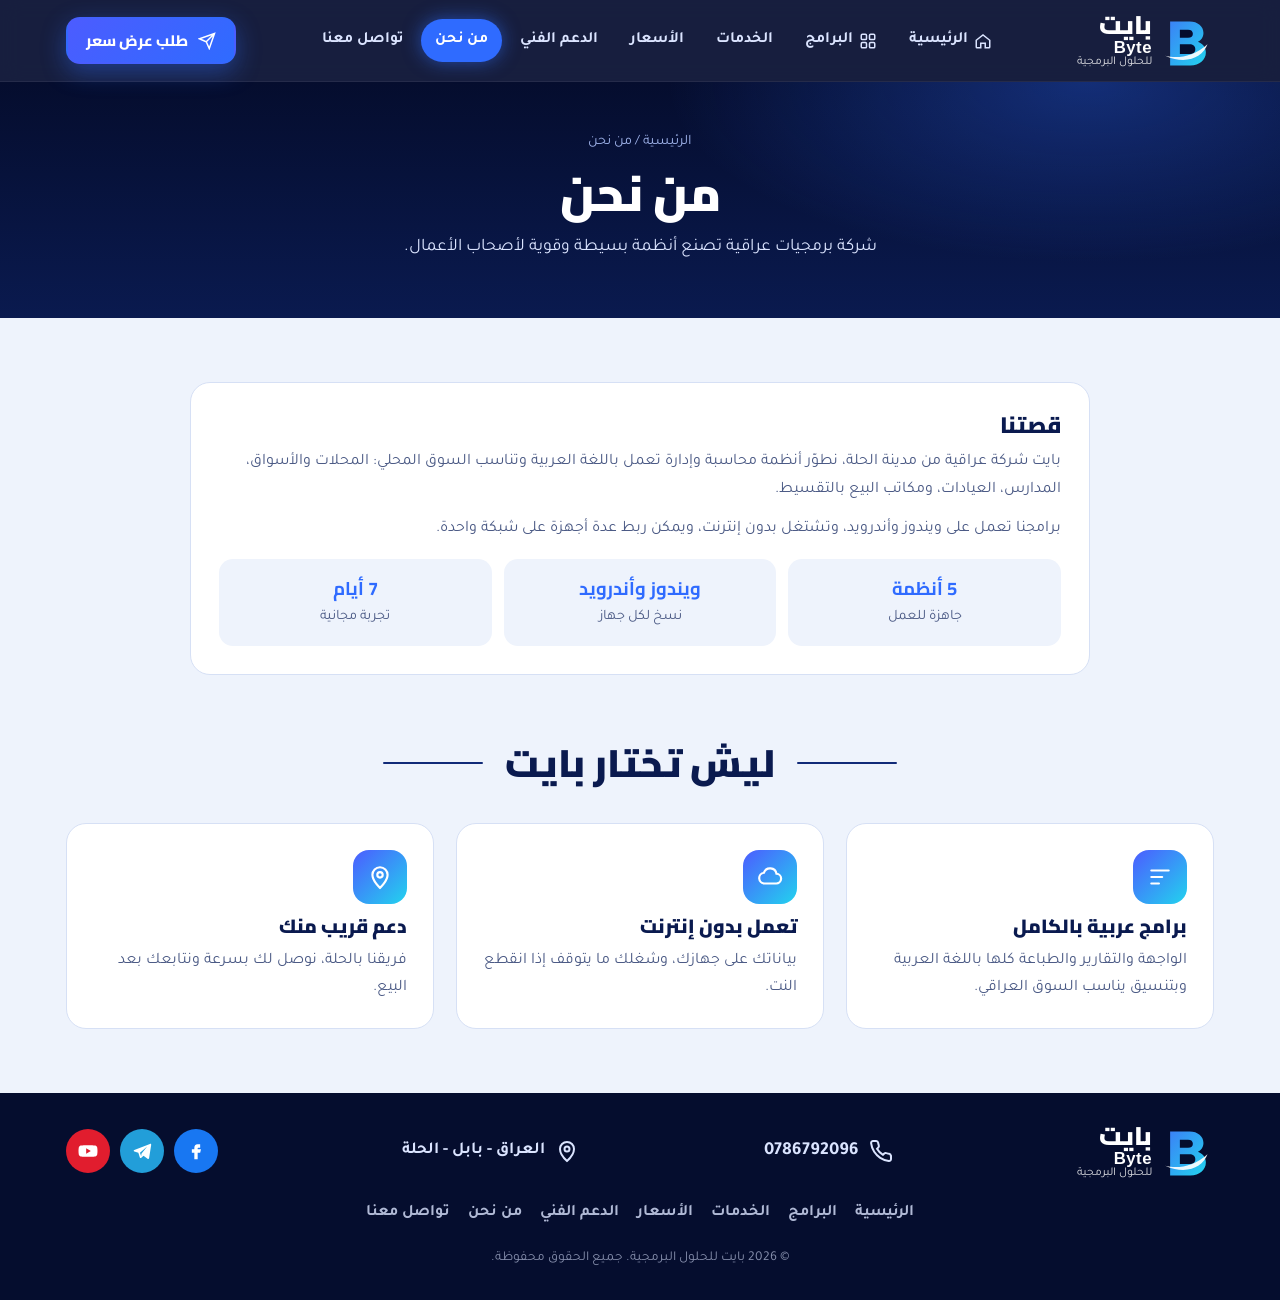
==== about.html @ 9b04ed1b "Add Byte website pages" ====
<!DOCTYPE html>
<html lang="ar" dir="rtl">
<head>
<meta charset="utf-8">
<meta name="viewport" content="width=device-width, initial-scale=1, viewport-fit=cover">
<title>من نحن | بايت</title>
<meta name="description" content="تعرف على شركة بايت للحلول البرمجية في الحلة - بابل.">
<link rel="preconnect" href="https://fonts.googleapis.com">
<link rel="stylesheet" href="https://fonts.googleapis.com/css2?family=Cairo:wght@400;600;700;800;900&family=Tajawal:wght@400;500;700&display=swap">
<link rel="stylesheet" href="style.css">
<style>body{margin:0}img{max-width:100%}[hidden]{display:none!important}</style>
</head>
<body>
<svg width="0" height="0" style="position:absolute" aria-hidden="true">
  <defs>
    <linearGradient id="gB" x1="0" y1="0" x2="1" y2="1"><stop offset="0" stop-color="#3b82f6"/><stop offset="1" stop-color="#22d3ee"/></linearGradient>
    <symbol id="logoB" viewBox="0 0 64 64"><path d="M10 8h24c10 0 17 6 17 14 0 5-3 9-7 11 6 2 10 7 10 13 0 9-8 16-19 16H10z" fill="url(#gB)"/><path d="M22 18h10c4 0 6 2 6 5s-2 5-6 5H22zM22 36h12c4 0 7 2 7 6s-3 6-7 6H22z" fill="#050d2e"/><path d="M4 50c14 4 34 2 52-14-6 16-26 26-52 14z" fill="#fff" opacity=".9"/></symbol>
    <symbol id="i-check" viewBox="0 0 24 24"><path d="M5 12.5l4.5 4.5L19 7.5" fill="none" stroke="currentColor" stroke-width="2.6" stroke-linecap="round" stroke-linejoin="round"/></symbol>
  </defs>
</svg>

<header class="top">
  <div class="wrap nav">
    <a href="index.html" class="logo" aria-label="بايت للحلول البرمجية"><svg width="52" height="52"><use href="#logoB"/></svg><span class="logo-txt"><b>بايت</b><i>Byte</i><small>للحلول البرمجية</small></span></a>
    <ul class="menu" id="menu">
      <li><a href="index.html"><svg width="18" height="18" viewBox="0 0 24 24" fill="none" stroke="currentColor" stroke-width="2"><path d="M3 11l9-7 9 7v9a1 1 0 0 1-1 1h-5v-6H9v6H4a1 1 0 0 1-1-1z"/></svg>الرئيسية</a></li>
      <li><a href="programs.html"><svg width="18" height="18" viewBox="0 0 24 24" fill="none" stroke="currentColor" stroke-width="2"><rect x="3" y="3" width="7" height="7" rx="1.5"/><rect x="14" y="3" width="7" height="7" rx="1.5"/><rect x="3" y="14" width="7" height="7" rx="1.5"/><rect x="14" y="14" width="7" height="7" rx="1.5"/></svg>البرامج</a></li>
      <li><a href="services.html">الخدمات</a></li>
      <li><a href="pricing.html">الأسعار</a></li>
      <li><a href="support.html">الدعم الفني</a></li>
      <li><a href="about.html" class="active" aria-current="page">من نحن</a></li>
      <li><a href="contact.html">تواصل معنا</a></li>
    </ul>
    <div style="display:flex;gap:10px;align-items:center">
      <a href="contact.html" class="btn btn-blue quote"><svg width="18" height="18" viewBox="0 0 24 24" fill="none" stroke="currentColor" stroke-width="2"><path d="M22 2L11 13M22 2l-7 20-4-9-9-4z"/></svg>طلب عرض سعر</a>
      <button class="burger" id="burger" aria-label="القائمة" aria-expanded="false"><svg width="24" height="24" viewBox="0 0 24 24" fill="none" stroke="currentColor" stroke-width="2.2" stroke-linecap="round"><path d="M4 7h16M4 12h16M4 17h16"/></svg></button>
    </div>
  </div>
</header>

<main>
<div class="page-hero"><div class="wrap">
  <div class="crumbs"><a href="index.html">الرئيسية</a> / من نحن</div>
  <h1>من نحن</h1><p>شركة برمجيات عراقية تصنع أنظمة بسيطة وقوية لأصحاب الأعمال.</p>
</div></div><section><div class="wrap">
<div class="box" style="max-width:900px;margin-inline:auto">
  <h3>قصتنا</h3>
  <p>بايت شركة عراقية من مدينة الحلة، نطوّر أنظمة محاسبة وإدارة تعمل باللغة العربية وتناسب السوق المحلي: المحلات والأسواق، المدارس، العيادات، ومكاتب البيع بالتقسيط.</p>
  <p>برامجنا تعمل على ويندوز وأندرويد، وتشتغل بدون إنترنت، ويمكن ربط عدة أجهزة على شبكة واحدة.</p>
  <div class="stats">
    <div><b>5 أنظمة</b><span>جاهزة للعمل</span></div>
    <div><b>ويندوز وأندرويد</b><span>نسخ لكل جهاز</span></div>
    <div><b>7 أيام</b><span>تجربة مجانية</span></div>
  </div>
</div></div></section>
<section style="padding-top:0"><div class="wrap"><div class="sec-head"><h2>ليش تختار بايت</h2></div><div class="cards"><div class="svc"><span class="ic"><svg width="26" height="26" viewBox="0 0 24 24" fill="none" stroke="currentColor" stroke-width="2" stroke-linecap="round"><path d="M4 6h16M4 12h10M4 18h7"/></svg></span><h3>برامج عربية بالكامل</h3><p>الواجهة والتقارير والطباعة كلها باللغة العربية وبتنسيق يناسب السوق العراقي.</p></div><div class="svc"><span class="ic"><svg width="26" height="26" viewBox="0 0 24 24" fill="none" stroke="currentColor" stroke-width="2" stroke-linecap="round"><path d="M7 18a5 5 0 0 1-.6-9.96A6 6 0 0 1 18 9a4.5 4.5 0 0 1-.5 9z"/></svg></span><h3>تعمل بدون إنترنت</h3><p>بياناتك على جهازك، وشغلك ما يتوقف إذا انقطع النت.</p></div><div class="svc"><span class="ic"><svg width="26" height="26" viewBox="0 0 24 24" fill="none" stroke="currentColor" stroke-width="2" stroke-linecap="round"><path d="M12 22s7-6.2 7-12a7 7 0 0 0-14 0c0 5.8 7 12 7 12z"/><circle cx="12" cy="10" r="2.5"/></svg></span><h3>دعم قريب منك</h3><p>فريقنا بالحلة، نوصل لك بسرعة ونتابعك بعد البيع.</p></div></div></div></section>
</main>

<footer>
  <div class="wrap">
    <div class="foot">
      <a href="index.html" class="logo"><svg width="52" height="52"><use href="#logoB"/></svg><span class="logo-txt"><b>بايت</b><i>Byte</i><small>للحلول البرمجية</small></span></a>
      <div class="item"><svg width="24" height="24" viewBox="0 0 24 24" fill="none" stroke="currentColor" stroke-width="2"><path d="M22 16.9v3a2 2 0 0 1-2.2 2 19.8 19.8 0 0 1-8.6-3.1 19.5 19.5 0 0 1-6-6A19.8 19.8 0 0 1 2.1 4.2 2 2 0 0 1 4.1 2h3a2 2 0 0 1 2 1.7c.1.9.4 1.8.7 2.7a2 2 0 0 1-.5 2.1L8 9.8a16 16 0 0 0 6 6l1.3-1.3a2 2 0 0 1 2.1-.4c.9.3 1.8.6 2.7.7a2 2 0 0 1 1.7 2z"/></svg><span class="num">0786792096</span></div>
      <div class="item"><svg width="24" height="24" viewBox="0 0 24 24" fill="none" stroke="currentColor" stroke-width="2"><path d="M12 22s7-6.2 7-12a7 7 0 0 0-14 0c0 5.8 7 12 7 12z"/><circle cx="12" cy="10" r="2.5"/></svg>العراق - بابل - الحلة</div>
      <div class="socials">
        <a href="https://facebook.com" target="_blank" rel="noopener" aria-label="فيسبوك" style="background:#1877f2"><svg width="20" height="20" viewBox="0 0 24 24" fill="currentColor"><path d="M14 8h3V4h-3c-2.8 0-4 1.8-4 4.3V10H7v4h3v8h4v-8h3l1-4h-4V8.6c0-.4.2-.6.6-.6z"/></svg></a>
        <a href="https://t.me" target="_blank" rel="noopener" aria-label="تيليجرام" style="background:#229ed9"><svg width="20" height="20" viewBox="0 0 24 24" fill="currentColor"><path d="M21.5 3.5L2.8 10.8c-1 .4-1 1.6.1 1.9l4.7 1.5 1.8 5.6c.3.8 1.2 1 1.8.4l2.6-2.4 4.9 3.6c.7.5 1.6.1 1.8-.7L23 4.8c.2-1-.6-1.7-1.5-1.3zM9.6 14.1l8.6-7.6-6.9 8.9-.3 3z"/></svg></a>
        <a href="https://youtube.com" target="_blank" rel="noopener" aria-label="يوتيوب" style="background:#e11d2e"><svg width="20" height="20" viewBox="0 0 24 24" fill="currentColor"><path d="M23 7.5a3 3 0 0 0-2.1-2.1C19 5 12 5 12 5s-7 0-8.9.4A3 3 0 0 0 1 7.5 31 31 0 0 0 .6 12 31 31 0 0 0 1 16.5a3 3 0 0 0 2.1 2.1C5 19 12 19 12 19s7 0 8.9-.4a3 3 0 0 0 2.1-2.1 31 31 0 0 0 .4-4.5 31 31 0 0 0-.4-4.5zM9.8 15.2V8.8l5.6 3.2z"/></svg></a>
      </div>
    </div>
    <nav class="fnav" aria-label="روابط سريعة"><a href="index.html">الرئيسية</a><a href="programs.html">البرامج</a><a href="services.html">الخدمات</a><a href="pricing.html">الأسعار</a><a href="support.html">الدعم الفني</a><a href="about.html">من نحن</a><a href="contact.html">تواصل معنا</a></nav>
    <div class="copyr">© 2026 بايت للحلول البرمجية. جميع الحقوق محفوظة.</div>
  </div>
</footer>
<script src="script.js"></script>
</body>
</html>
---- style.css ----
/* Layout: dark navy hero band → light program shelf → navy feature strip → trial banner → pricing → contact → navy footer. RTL, single deliberate look. */
:root{
  --navy-900:#050d2e; --navy-800:#0a1a4f; --navy-700:#112a78;
  --blue:#2f6bff; --blue-2:#4c5cff; --cyan:#22d3ee; --green:#22c55e; --gold:#fcd34d; --red:#e11d48;
  --paper:#eef3fc; --card:#ffffff; --ink:#0b1640; --muted:#4b5a85; --line:#d6e0f5;
  --display:"Cairo","Tajawal",system-ui,sans-serif; --body:"Tajawal","Cairo",system-ui,sans-serif;
  --gut-l:max(16px,env(safe-area-inset-left,0px)); --gut-r:max(16px,env(safe-area-inset-right,0px));
  color-scheme:light;
}
*{box-sizing:border-box}
html{scroll-behavior:smooth}
body{background:var(--paper);color:var(--ink);font-family:var(--body);font-size:16px;line-height:1.7;direction:rtl;overflow-x:hidden}
body::before{content:"";position:fixed;inset:0 0 auto;height:env(safe-area-inset-top,0px);z-index:60;background:var(--navy-900)}
a{color:inherit;text-decoration:none}
h1,h2,h3{font-family:var(--display);line-height:1.25;text-wrap:balance;margin:0}
.wrap{max-width:1180px;margin-inline:auto;padding-left:var(--gut-l);padding-right:var(--gut-r)}
:focus-visible{outline:3px solid var(--cyan);outline-offset:3px;border-radius:8px}
svg{flex-shrink:0}

/* buttons */
.btn{display:inline-flex;align-items:center;gap:10px;font-family:var(--display);font-weight:800;font-size:1.05rem;padding:12px 24px;border-radius:14px;border:2px solid transparent;cursor:pointer;transition:transform .2s,box-shadow .2s,background .2s}
.btn:hover{transform:translateY(-2px)}
.btn-blue{background:linear-gradient(135deg,var(--blue-2),var(--blue));color:#fff;box-shadow:0 8px 24px rgba(47,107,255,.4)}
.btn-green{background:linear-gradient(135deg,#16a34a,var(--green));color:#fff;border-color:#86efac;box-shadow:0 0 0 4px rgba(34,197,94,.18),0 10px 30px rgba(34,197,94,.45)}
.btn-ghost{background:transparent;color:#fff;border-color:rgba(255,255,255,.7)}
.btn-ghost:hover{background:rgba(255,255,255,.08)}

/* header */
header.top{position:sticky;top:env(safe-area-inset-top,0px);z-index:50;background:rgba(5,13,46,.92);backdrop-filter:blur(10px);border-bottom:1px solid rgba(255,255,255,.06)}
.nav{display:flex;align-items:center;justify-content:space-between;gap:16px;padding-block:12px}
.logo{display:flex;align-items:center;gap:10px;color:#fff}
.logo-txt{display:flex;flex-direction:column;line-height:1.05}
.logo-txt b{font-family:var(--display);font-size:1.6rem;font-weight:900}
.logo-txt i{font-style:normal;font-family:Arial,sans-serif;font-weight:700;font-size:1.05rem;letter-spacing:.5px}
.logo-txt small{font-size:.75rem;opacity:.85}
.menu{display:flex;align-items:center;gap:4px;list-style:none;margin:0;padding:0}
.menu a{display:inline-flex;align-items:center;gap:6px;color:#dbe4ff;font-weight:700;padding:8px 14px;border-radius:999px;font-size:.98rem;transition:background .2s,color .2s}
.menu a:hover{background:rgba(255,255,255,.08);color:#fff}
.menu a.active{background:var(--blue);color:#fff;box-shadow:0 0 18px rgba(47,107,255,.55)}
.quote{padding:9px 18px;font-size:.95rem}
.burger{display:none;background:none;border:1px solid rgba(255,255,255,.3);color:#fff;border-radius:10px;padding:8px;cursor:pointer}

/* hero */
.hero{position:relative;background:radial-gradient(1000px 500px at 85% 20%,rgba(47,107,255,.35),transparent 60%),radial-gradient(800px 500px at 10% 90%,rgba(34,211,238,.18),transparent 60%),linear-gradient(180deg,var(--navy-900),var(--navy-800));color:#fff;overflow:hidden}
.hero::after{content:"";position:absolute;inset:auto -10% -40% -10%;height:60%;background:repeating-linear-gradient(90deg,rgba(99,140,255,.08) 0 1px,transparent 1px 60px);transform:perspective(500px) rotateX(60deg);pointer-events:none}
.hero-grid{position:relative;z-index:1;display:grid;grid-template-columns:1.05fr 1fr;align-items:center;gap:40px;padding-block:56px 64px}
.hero h1{font-size:clamp(2.2rem,5vw,3.8rem);font-weight:900}
.hero h1 span{display:block;background:linear-gradient(90deg,#7dd3fc,var(--cyan));-webkit-background-clip:text;background-clip:text;color:transparent}
.hero p.lead{font-size:clamp(1.1rem,2vw,1.4rem);color:#dbe4ff;margin:14px 0 26px}
.perks{display:grid;grid-template-columns:repeat(4,1fr);gap:12px;margin-bottom:30px}
.perk{display:flex;flex-direction:column;align-items:center;gap:6px;text-align:center;font-weight:700;font-size:.95rem;color:#e6ecff}
.perk svg{color:#cfe0ff}
.cta-row{display:flex;flex-wrap:wrap;gap:14px;align-items:center}
.badge-wrap{position:relative}
.badge{position:absolute;top:-16px;left:50%;transform:translateX(-50%);background:var(--red);color:#fff;font-size:.8rem;font-weight:800;padding:2px 12px;border-radius:6px;white-space:nowrap;font-family:var(--display)}

/* device mockup */
.devices{position:relative;max-width:560px;width:100%;margin-inline:auto;aspect-ratio:1.35}
.laptop{position:absolute;inset:4% 8% 10% 0}
.screen{position:absolute;inset:0 4% 14% 4%;border-radius:16px 16px 4px 4px;background:#0a0f24;border:10px solid #1c2236;box-shadow:0 0 60px rgba(47,107,255,.55),inset 0 0 0 1px rgba(255,255,255,.05);overflow:hidden;display:grid;grid-template-columns:22% 1fr}
.side{background:#0e1636;padding:10px 8px;display:flex;flex-direction:column;gap:7px}
.side b{color:#fff;font-family:Arial,sans-serif;font-size:.8rem;margin-bottom:4px}
.side i{display:block;height:6px;border-radius:3px;background:#22305e}
.side i.on{background:var(--blue)}
.dash{padding:10px;display:grid;grid-template-columns:1.4fr 1fr;grid-template-rows:1.3fr 1fr;gap:8px}
.panel{background:#121c44;border-radius:8px;padding:8px;display:flex;align-items:flex-end;gap:5px}
.bar{flex:1;border-radius:3px 3px 0 0;background:linear-gradient(180deg,#60a5fa,var(--blue));animation:grow 1.2s ease-out both}
@keyframes grow{from{transform:scaleY(.1)}to{transform:scaleY(1)}}
.bar{transform-origin:bottom}
.pie{align-items:center;justify-content:center}
.pie div{width:70%;aspect-ratio:1;border-radius:50%;background:conic-gradient(#f472b6 0 35%,var(--cyan) 0 60%,#a78bfa 0 80%,#fbbf24 0)}
.tiles{grid-column:1/-1;display:grid;grid-template-columns:repeat(3,1fr);gap:8px}
.tile{background:#121c44;border-radius:8px;display:grid;place-items:center}
.tile span{width:34%;aspect-ratio:1;border-radius:8px;display:grid;place-items:center;color:#fff}
.base{position:absolute;inset:auto -2% 6% -2%;height:6%;border-radius:0 0 18px 18px;background:linear-gradient(180deg,#c7cfdf,#7a849a);box-shadow:0 20px 40px rgba(0,0,0,.5)}
.phone{position:absolute;left:0;bottom:4%;width:26%;aspect-ratio:.5;border-radius:20px;background:linear-gradient(160deg,#0f1d5a,#06102e);border:5px solid #1b2033;box-shadow:0 0 40px rgba(47,107,255,.6);display:flex;flex-direction:column;align-items:center;justify-content:center;gap:6px;color:#fff;text-align:center}
.phone small{font-size:.62rem;opacity:.8}
.float{animation:float 6s ease-in-out infinite}
@keyframes float{50%{transform:translateY(-10px)}}

/* section heads */
section{padding-block:64px}
.sec-head{display:flex;align-items:center;justify-content:center;gap:22px;margin-bottom:36px;text-align:center}
.sec-head::before,.sec-head::after{content:"";height:2px;width:min(100px,15vw);background:var(--navy-700);border-radius:2px}
.sec-head h2{font-size:clamp(1.7rem,3.5vw,2.4rem);font-weight:900;color:var(--navy-800)}
.sub{text-align:center;color:var(--muted);max-width:60ch;margin:-20px auto 36px}

/* programs */
.shelf{position:relative}
.track{display:grid;grid-auto-flow:column;grid-auto-columns:calc((100% - 3*22px)/4);gap:22px;overflow-x:auto;scroll-snap-type:x mandatory;padding:8px 4px 20px;scrollbar-width:none}
.track::-webkit-scrollbar{display:none}
.prog{scroll-snap-align:start;background:var(--card);border-radius:22px;padding:10px 10px 20px;box-shadow:0 10px 30px rgba(17,42,120,.1);display:flex;flex-direction:column;align-items:center;text-align:center;gap:10px;border:1px solid var(--line);transition:transform .25s,box-shadow .25s;min-width:0}
.prog:hover{transform:translateY(-6px);box-shadow:0 18px 40px rgba(17,42,120,.18)}
.art{width:100%;aspect-ratio:2/1;border-radius:16px;display:grid;place-items:center;position:relative;overflow:hidden}
.art::after{content:"";position:absolute;inset:auto 0 0;height:30%;background:linear-gradient(0deg,rgba(255,255,255,.55),transparent)}
.art svg{width:42%;height:auto;position:relative;z-index:1;filter:drop-shadow(0 8px 14px rgba(0,0,0,.18))}
.prog h3{font-size:1.25rem;font-weight:900;color:var(--c)}
.prog p{margin:0;color:var(--muted);font-weight:500;font-size:.98rem;padding-inline:10px;min-height:3.4em}
.more{margin-top:auto;display:inline-flex;align-items:center;gap:8px;font-family:var(--display);font-weight:800;color:var(--c);background:var(--soft);border:1.5px solid var(--c);padding:8px 22px;border-radius:12px;transition:background .2s,color .2s}
.more:hover{background:var(--c);color:#fff}
.arrow{position:absolute;top:42%;z-index:2;width:42px;height:42px;border-radius:50%;border:0;background:var(--navy-800);color:#fff;display:grid;place-items:center;cursor:pointer;box-shadow:0 6px 16px rgba(0,0,0,.25)}
.arrow.prev{right:-18px}.arrow.next{left:-18px}

/* features strip */
.strip{background:linear-gradient(135deg,var(--navy-800),var(--navy-700));border-radius:24px;color:#fff;display:grid;grid-template-columns:repeat(6,1fr);padding:22px 8px;box-shadow:0 18px 40px rgba(10,26,79,.3)}
.strip div{display:flex;flex-direction:column;align-items:center;gap:8px;text-align:center;font-weight:800;font-family:var(--display);font-size:1rem;padding:8px 10px;border-inline-start:1px solid rgba(255,255,255,.14)}
.strip div:first-child{border:0}

/* trial banner */
.trial{position:relative;overflow:hidden;border-radius:26px;background:radial-gradient(600px 300px at 80% 0,rgba(34,211,238,.25),transparent 60%),linear-gradient(135deg,var(--navy-800),#1d3fb8);color:#fff;border:2px solid rgba(99,160,255,.5);display:grid;grid-template-columns:auto 1fr auto;align-items:center;gap:28px;padding:28px 32px;box-shadow:0 0 40px rgba(47,107,255,.35)}
.trial h2{font-size:clamp(1.6rem,3.4vw,2.4rem);font-weight:900}
.trial h2 em{font-style:normal;color:var(--gold)}
.pill{display:inline-block;margin-top:10px;border:2px solid #fff;border-radius:999px;padding:4px 22px;font-weight:700;font-size:1.05rem}
.days{display:flex;align-items:center;gap:12px;border:2px solid rgba(255,255,255,.7);border-radius:16px;padding:12px 18px;font-family:var(--display);font-weight:800;font-size:1.15rem;line-height:1.4}
.monitor{display:flex;align-items:center;gap:14px}
.dl{width:64px;height:64px;border-radius:50%;background:var(--green);display:grid;place-items:center;border:4px solid #fff;box-shadow:0 0 24px rgba(34,197,94,.7);animation:pulse 2.4s infinite}
@keyframes pulse{50%{box-shadow:0 0 0 12px rgba(34,197,94,0),0 0 24px rgba(34,197,94,.7)}}
.mon{width:110px;aspect-ratio:1.3;border-radius:10px;background:linear-gradient(160deg,#2563eb,#0b1640);border:5px solid #c7cfdf;display:grid;place-items:center;font-family:Arial;font-weight:900;font-size:2.4rem;color:#fff}

/* pricing */
.plans{display:grid;grid-template-columns:repeat(3,1fr);gap:22px}
.plan{background:var(--card);border:1px solid var(--line);border-radius:20px;padding:28px;display:flex;flex-direction:column;gap:14px}
.plan.hot{background:linear-gradient(160deg,var(--navy-800),var(--navy-700));color:#fff;border:0;box-shadow:0 20px 40px rgba(10,26,79,.3);transform:translateY(-8px)}
.plan h3{font-size:1.35rem;font-weight:900}
.plan .price{font-family:var(--display);font-weight:900;font-size:1.6rem;color:var(--blue)}
.plan.hot .price{color:var(--cyan)}
.plan ul{list-style:none;margin:0;padding:0;display:grid;gap:8px}
.plan li{display:flex;gap:8px;align-items:flex-start}
.plan li svg{color:var(--green);margin-top:5px}
.plan .btn{margin-top:auto;justify-content:center}
.plan:not(.hot) .btn-ghost{color:var(--navy-800);border-color:var(--navy-800)}

/* about + contact */
.split{display:grid;grid-template-columns:1fr 1fr;gap:28px;align-items:start}
.box{background:var(--card);border:1px solid var(--line);border-radius:20px;padding:28px;min-width:0}
.box h3{font-size:1.4rem;font-weight:900;color:var(--navy-800);margin-bottom:10px}
.box p{color:var(--muted);margin:0 0 12px}
.stats{display:grid;grid-template-columns:repeat(3,1fr);gap:12px;margin-top:16px}
.stats div{background:var(--paper);border-radius:14px;padding:14px;text-align:center}
.stats b{display:block;font-family:var(--display);font-size:1.15rem;color:var(--blue)}
.stats span{font-size:.9rem;color:var(--muted)}
.crow{display:flex;align-items:center;gap:12px;padding:12px 0;border-bottom:1px dashed var(--line)}
.crow:last-of-type{border:0}
.crow .ic{width:42px;height:42px;border-radius:12px;background:var(--paper);display:grid;place-items:center;color:var(--blue)}
.crow b{display:block;font-family:var(--display)}
.num{direction:ltr;unicode-bidi:isolate;font-variant-numeric:tabular-nums;font-size:1.15rem;user-select:all}
.copy{margin-inline-start:auto;background:var(--paper);border:1px solid var(--line);border-radius:10px;padding:6px 12px;font-family:var(--body);font-weight:700;cursor:pointer;color:var(--navy-800)}
form{display:grid;gap:12px}
label{font-weight:700;font-size:.95rem}
input,select,textarea{width:100%;font:inherit;padding:11px 14px;border-radius:12px;border:1.5px solid var(--line);background:#f8faff;color:var(--ink)}
input:focus,select:focus,textarea:focus{outline:none;border-color:var(--blue);box-shadow:0 0 0 3px rgba(47,107,255,.15)}
.note{font-size:.9rem;color:var(--green);font-weight:700;min-height:1.4em}

/* footer */
footer{background:var(--navy-900);color:#dbe4ff;padding-block:30px}
.foot{display:flex;align-items:center;justify-content:space-between;flex-wrap:wrap;gap:22px}
.foot .item{display:flex;align-items:center;gap:10px;font-weight:700;font-size:1.05rem}
.socials{display:flex;gap:10px}
.socials a{width:44px;height:44px;border-radius:50%;display:grid;place-items:center;color:#fff;transition:transform .2s}
.socials a:hover{transform:scale(1.1)}
.copyr{text-align:center;font-size:.85rem;opacity:.6;margin-top:20px}

/* responsive */
@media (max-width:1020px){
  .menu{display:none;position:absolute;top:100%;inset-inline:0;flex-direction:column;align-items:stretch;background:var(--navy-900);padding:10px var(--gut-r) 16px var(--gut-l);border-bottom:1px solid rgba(255,255,255,.08)}
  .menu.open{display:flex}
  .burger{display:inline-grid}
  .hero-grid{grid-template-columns:1fr;text-align:center}
  .cta-row{justify-content:center}
  .track{grid-auto-columns:calc((100% - 22px)/2)}
  .strip{grid-template-columns:repeat(3,1fr);row-gap:10px}
  .strip div:nth-child(4){border:0}
  .trial{grid-template-columns:1fr;text-align:center;justify-items:center}
  .plans{grid-template-columns:1fr}
  .plan.hot{transform:none}
  .split{grid-template-columns:1fr}
}
@media (max-width:600px){
  .quote{display:none}
  .perks{grid-template-columns:repeat(2,1fr)}
  .track{grid-auto-columns:85%}
  .arrow{display:none}
  .strip{grid-template-columns:repeat(2,1fr)}
  .strip div{border:0!important}
  .stats{grid-template-columns:1fr}
  .foot{flex-direction:column;text-align:center}
  .btn{font-size:.98rem;padding:11px 18px}
}
@media (prefers-reduced-motion:reduce){*{animation:none!important;transition:none!important}html{scroll-behavior:auto}}

/* inner pages */
.page-hero{background:radial-gradient(700px 300px at 85% 0,rgba(47,107,255,.35),transparent 60%),linear-gradient(180deg,var(--navy-900),var(--navy-800));color:#fff;padding-block:48px 56px;text-align:center}
.page-hero h1{font-size:clamp(2rem,4.5vw,3rem);font-weight:900}
.page-hero p{color:#dbe4ff;max-width:60ch;margin:10px auto 0;font-size:1.1rem}
.crumbs{font-size:.9rem;color:#9fb3ea;margin-bottom:8px}
.crumbs a:hover{color:#fff}
.center{text-align:center;margin-top:28px}
.detail{display:grid;grid-template-columns:320px 1fr;gap:28px;align-items:center;background:var(--card);border:1px solid var(--line);border-radius:22px;padding:22px;scroll-margin-top:110px}
.detail+.detail{margin-top:24px}
.detail .art{aspect-ratio:1.4}
.detail h2{font-size:1.6rem;font-weight:900;color:var(--c);margin-bottom:6px}
.detail p{color:var(--muted);margin:0 0 12px}
.feat{list-style:none;margin:0 0 16px;padding:0;display:grid;grid-template-columns:1fr 1fr;gap:8px 18px}
.feat li{display:flex;gap:8px;align-items:flex-start}
.feat li svg{color:var(--green);margin-top:5px}
.detail .acts{display:flex;flex-wrap:wrap;gap:10px}
.detail .acts .btn{font-size:.95rem;padding:9px 18px}
.btn-line{background:var(--soft);color:var(--c);border-color:var(--c)}
.cards{display:grid;grid-template-columns:repeat(3,1fr);gap:22px}
.svc{background:var(--card);border:1px solid var(--line);border-radius:20px;padding:26px;display:flex;flex-direction:column;gap:10px}
.svc .ic{width:54px;height:54px;border-radius:16px;display:grid;place-items:center;color:#fff;background:linear-gradient(135deg,var(--blue-2),var(--cyan))}
.svc h3{font-size:1.2rem;font-weight:900;color:var(--navy-800)}
.svc p{margin:0;color:var(--muted)}
.faq{max-width:820px;margin-inline:auto;display:grid;gap:12px}
.faq details{background:var(--card);border:1px solid var(--line);border-radius:16px;padding:16px 20px}
.faq summary{cursor:pointer;font-family:var(--display);font-weight:800;color:var(--navy-800);font-size:1.05rem}
.faq details p{margin:10px 0 0;color:var(--muted)}
.steps{display:grid;grid-template-columns:repeat(4,1fr);gap:18px;counter-reset:s}
.steps div{background:var(--card);border:1px solid var(--line);border-radius:18px;padding:22px;position:relative}
.steps div::before{counter-increment:s;content:counter(s);display:grid;place-items:center;width:38px;height:38px;border-radius:50%;background:var(--blue);color:#fff;font-weight:900;font-family:var(--display);margin-bottom:10px}
.steps b{display:block;font-family:var(--display);color:var(--navy-800);margin-bottom:4px}
.steps span{color:var(--muted);font-size:.95rem}
.fnav{display:flex;flex-wrap:wrap;justify-content:center;gap:6px 18px;margin-top:20px;font-weight:700}
.fnav a{opacity:.8}.fnav a:hover{opacity:1;color:#fff}
@media (max-width:1020px){.cards{grid-template-columns:1fr 1fr}.steps{grid-template-columns:1fr 1fr}.detail{grid-template-columns:1fr}}
@media (max-width:600px){.cards,.steps,.feat{grid-template-columns:1fr}}
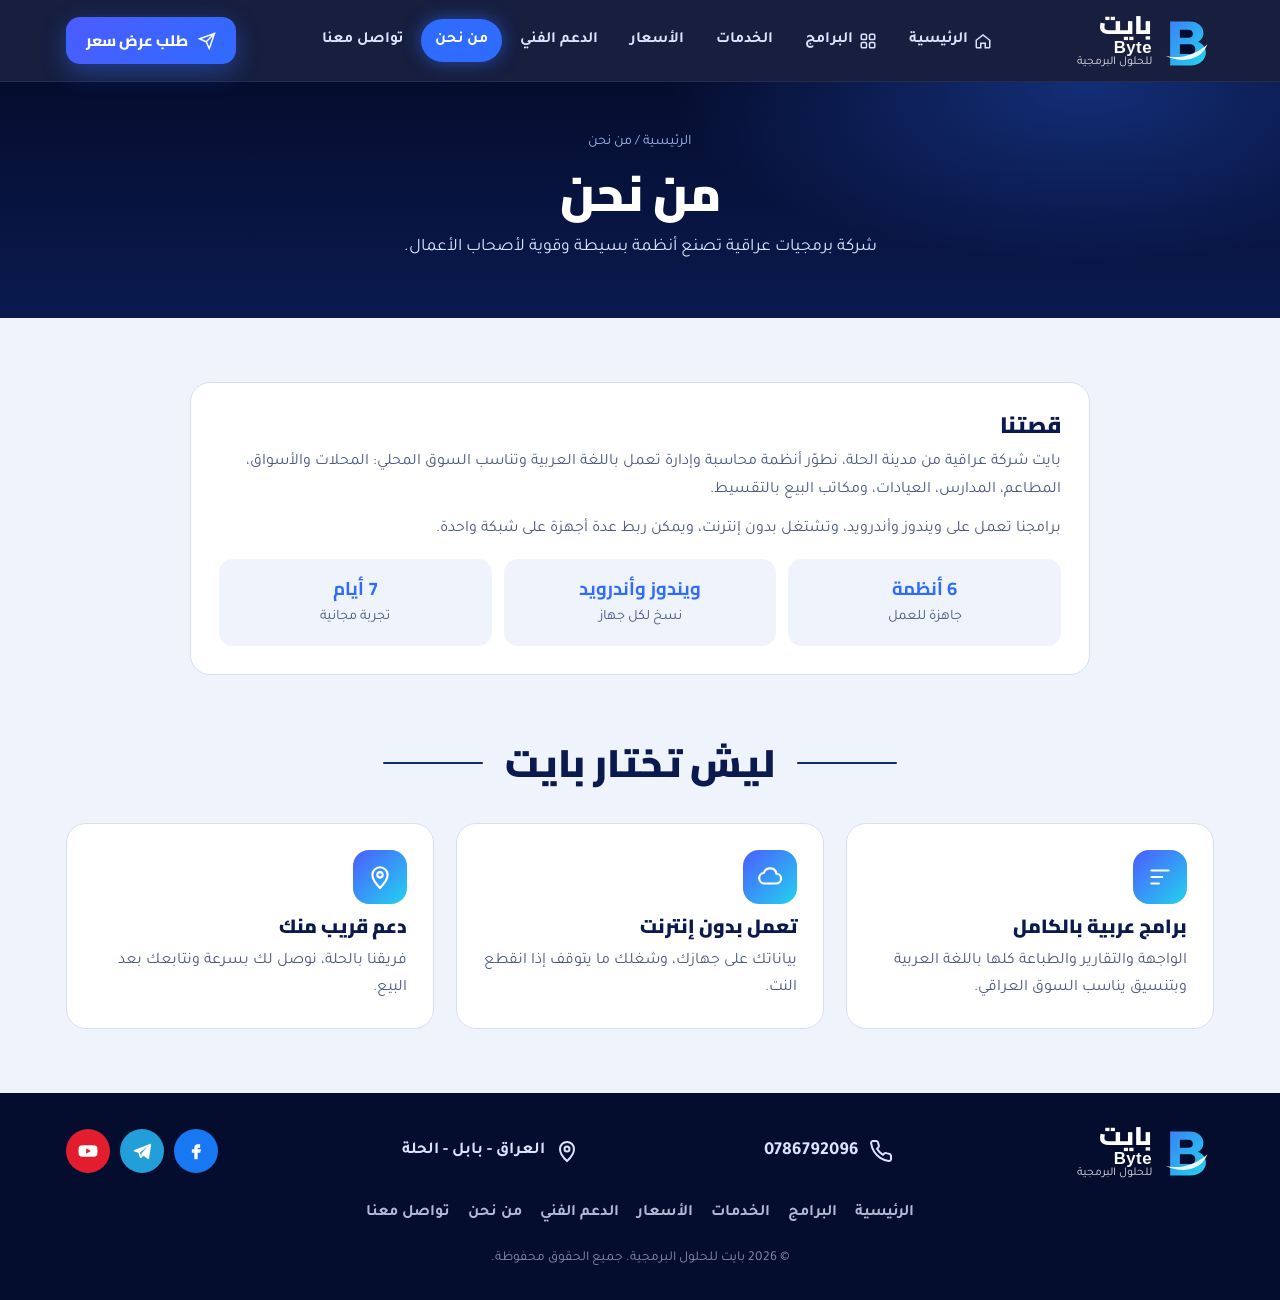
==== commit 0e58e05e: "Add restaurant program" ====
--- a/about.html
+++ b/about.html
@@ -45,10 +45,10 @@
 </div></div><section><div class="wrap">
 <div class="box" style="max-width:900px;margin-inline:auto">
   <h3>قصتنا</h3>
-  <p>بايت شركة عراقية من مدينة الحلة، نطوّر أنظمة محاسبة وإدارة تعمل باللغة العربية وتناسب السوق المحلي: المحلات والأسواق، المدارس، العيادات، ومكاتب البيع بالتقسيط.</p>
+  <p>بايت شركة عراقية من مدينة الحلة، نطوّر أنظمة محاسبة وإدارة تعمل باللغة العربية وتناسب السوق المحلي: المحلات والأسواق، المطاعم، المدارس، العيادات، ومكاتب البيع بالتقسيط.</p>
   <p>برامجنا تعمل على ويندوز وأندرويد، وتشتغل بدون إنترنت، ويمكن ربط عدة أجهزة على شبكة واحدة.</p>
   <div class="stats">
-    <div><b>5 أنظمة</b><span>جاهزة للعمل</span></div>
+    <div><b>6 أنظمة</b><span>جاهزة للعمل</span></div>
     <div><b>ويندوز وأندرويد</b><span>نسخ لكل جهاز</span></div>
     <div><b>7 أيام</b><span>تجربة مجانية</span></div>
   </div>
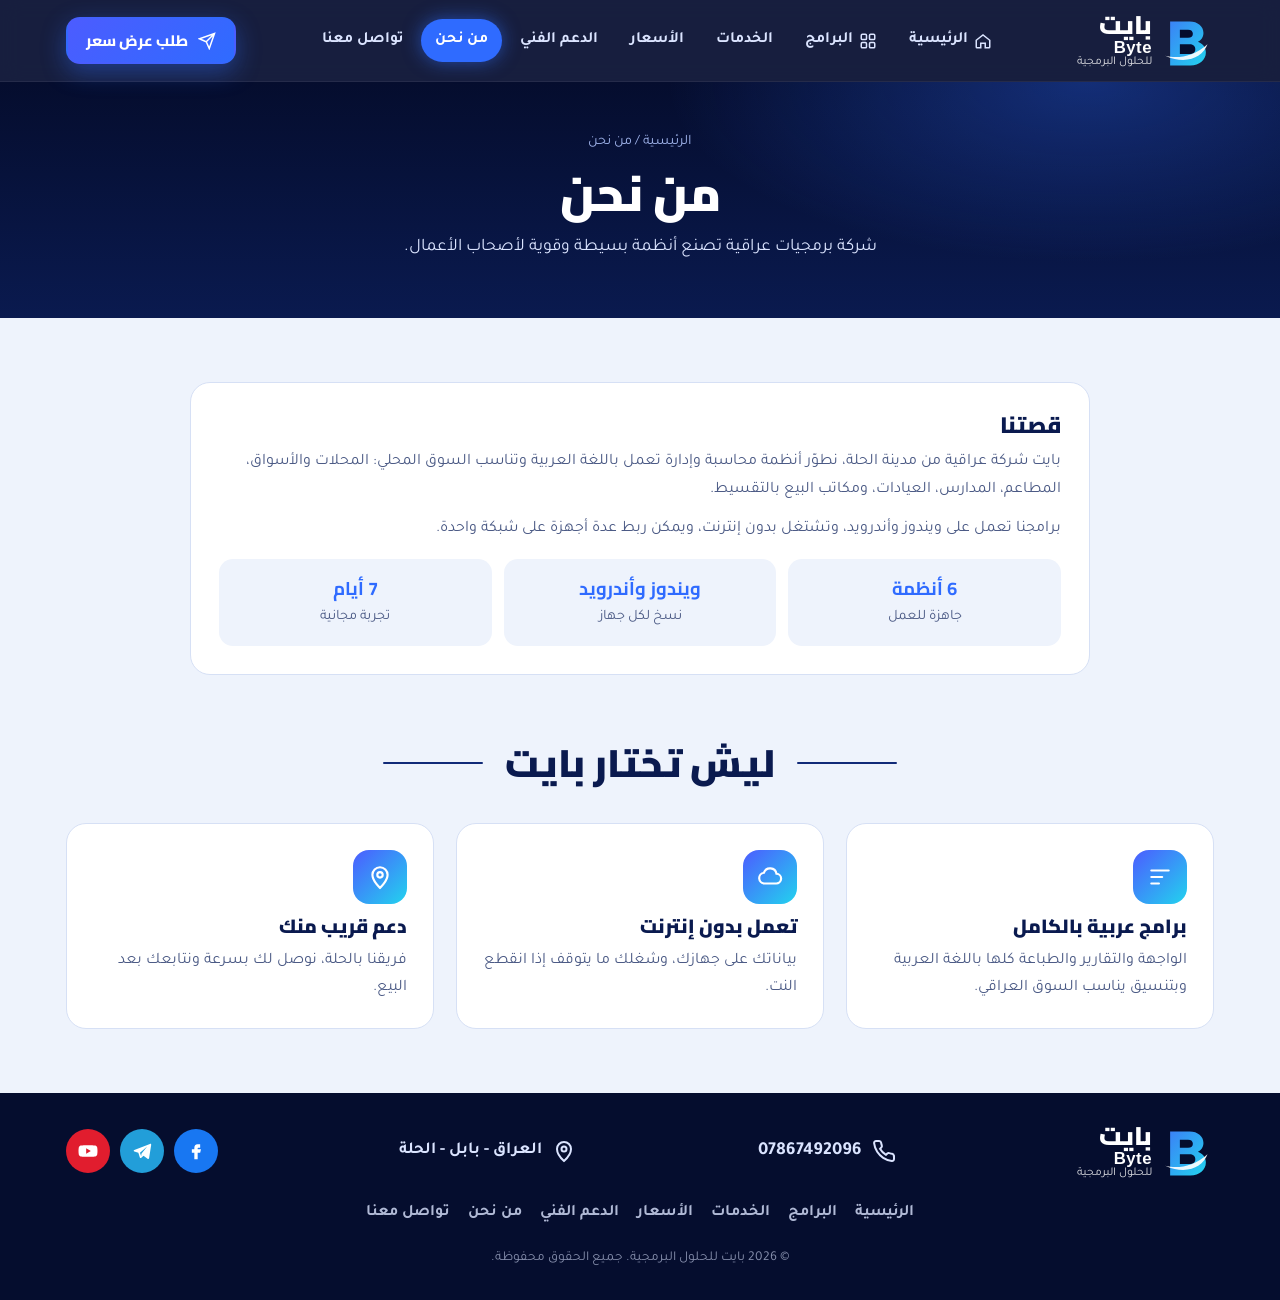
==== commit 9e61f2b9: "Fix phone number" ====
--- a/about.html
+++ b/about.html
@@ -60,7 +60,7 @@
   <div class="wrap">
     <div class="foot">
       <a href="index.html" class="logo"><svg width="52" height="52"><use href="#logoB"/></svg><span class="logo-txt"><b>بايت</b><i>Byte</i><small>للحلول البرمجية</small></span></a>
-      <div class="item"><svg width="24" height="24" viewBox="0 0 24 24" fill="none" stroke="currentColor" stroke-width="2"><path d="M22 16.9v3a2 2 0 0 1-2.2 2 19.8 19.8 0 0 1-8.6-3.1 19.5 19.5 0 0 1-6-6A19.8 19.8 0 0 1 2.1 4.2 2 2 0 0 1 4.1 2h3a2 2 0 0 1 2 1.7c.1.9.4 1.8.7 2.7a2 2 0 0 1-.5 2.1L8 9.8a16 16 0 0 0 6 6l1.3-1.3a2 2 0 0 1 2.1-.4c.9.3 1.8.6 2.7.7a2 2 0 0 1 1.7 2z"/></svg><span class="num">0786792096</span></div>
+      <div class="item"><svg width="24" height="24" viewBox="0 0 24 24" fill="none" stroke="currentColor" stroke-width="2"><path d="M22 16.9v3a2 2 0 0 1-2.2 2 19.8 19.8 0 0 1-8.6-3.1 19.5 19.5 0 0 1-6-6A19.8 19.8 0 0 1 2.1 4.2 2 2 0 0 1 4.1 2h3a2 2 0 0 1 2 1.7c.1.9.4 1.8.7 2.7a2 2 0 0 1-.5 2.1L8 9.8a16 16 0 0 0 6 6l1.3-1.3a2 2 0 0 1 2.1-.4c.9.3 1.8.6 2.7.7a2 2 0 0 1 1.7 2z"/></svg><span class="num">07867492096</span></div>
       <div class="item"><svg width="24" height="24" viewBox="0 0 24 24" fill="none" stroke="currentColor" stroke-width="2"><path d="M12 22s7-6.2 7-12a7 7 0 0 0-14 0c0 5.8 7 12 7 12z"/><circle cx="12" cy="10" r="2.5"/></svg>العراق - بابل - الحلة</div>
       <div class="socials">
         <a href="https://facebook.com" target="_blank" rel="noopener" aria-label="فيسبوك" style="background:#1877f2"><svg width="20" height="20" viewBox="0 0 24 24" fill="currentColor"><path d="M14 8h3V4h-3c-2.8 0-4 1.8-4 4.3V10H7v4h3v8h4v-8h3l1-4h-4V8.6c0-.4.2-.6.6-.6z"/></svg></a>
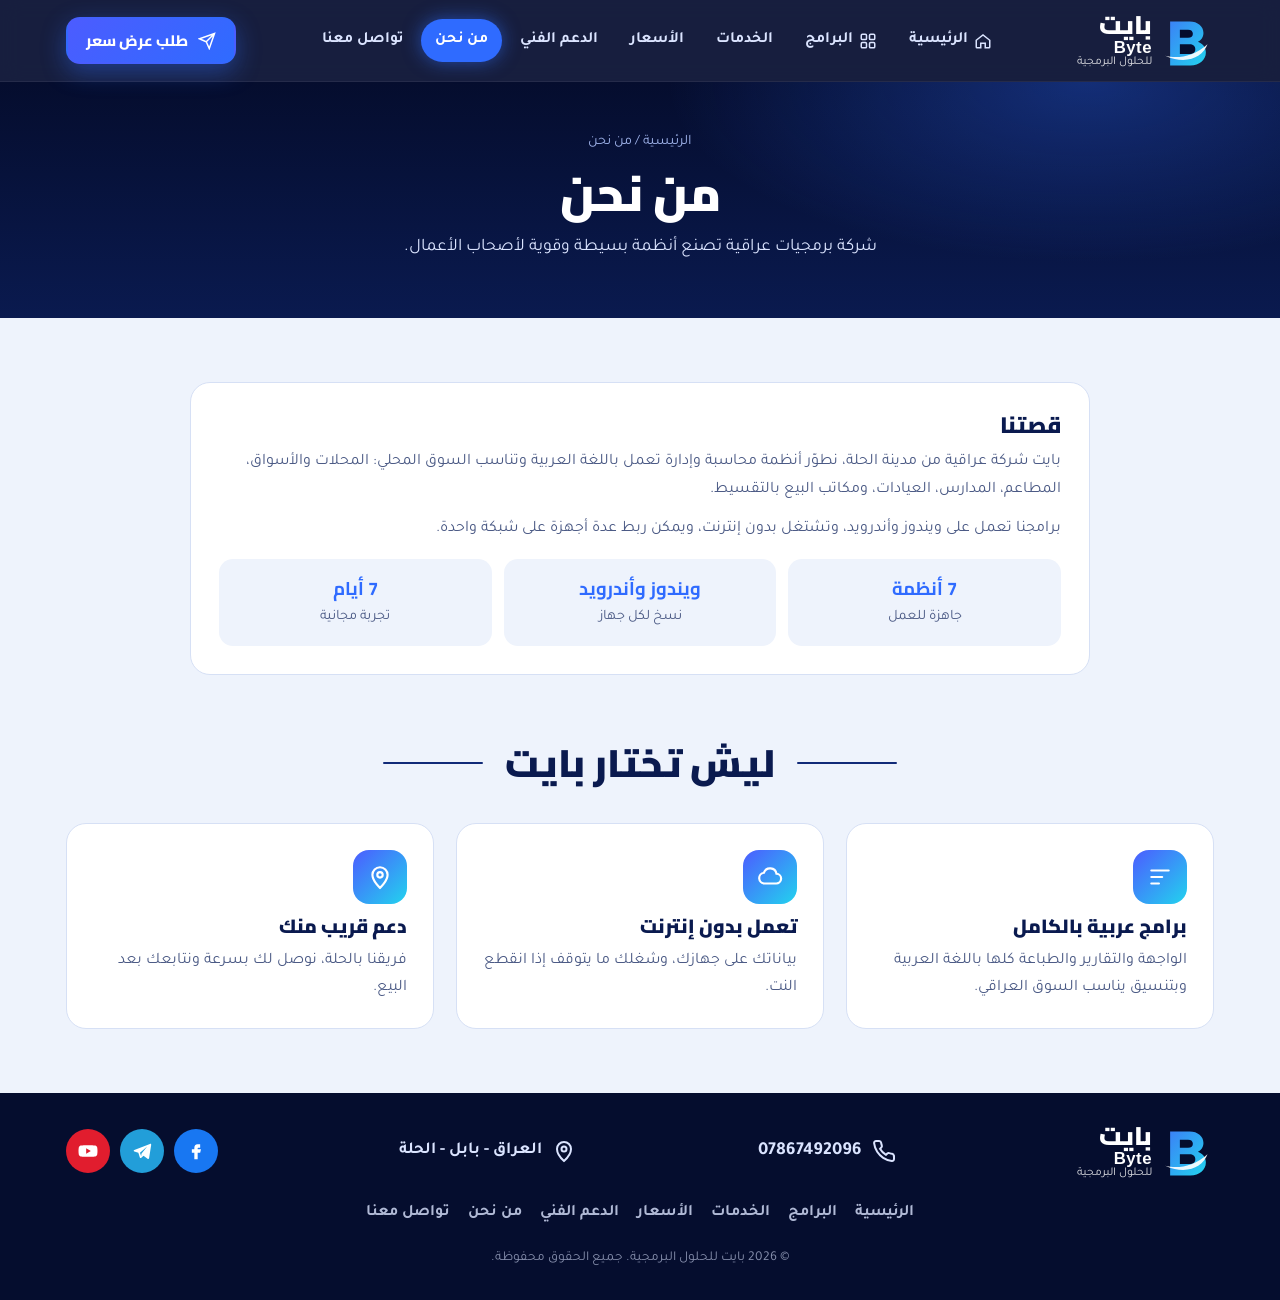
==== commit 32eb007a: "Add ByteSales 1.3.0" ====
--- a/about.html
+++ b/about.html
@@ -48,7 +48,7 @@
   <p>بايت شركة عراقية من مدينة الحلة، نطوّر أنظمة محاسبة وإدارة تعمل باللغة العربية وتناسب السوق المحلي: المحلات والأسواق، المطاعم، المدارس، العيادات، ومكاتب البيع بالتقسيط.</p>
   <p>برامجنا تعمل على ويندوز وأندرويد، وتشتغل بدون إنترنت، ويمكن ربط عدة أجهزة على شبكة واحدة.</p>
   <div class="stats">
-    <div><b>6 أنظمة</b><span>جاهزة للعمل</span></div>
+    <div><b>7 أنظمة</b><span>جاهزة للعمل</span></div>
     <div><b>ويندوز وأندرويد</b><span>نسخ لكل جهاز</span></div>
     <div><b>7 أيام</b><span>تجربة مجانية</span></div>
   </div>
--- a/style.css
+++ b/style.css
@@ -220,6 +220,13 @@
 .steps div::before{counter-increment:s;content:counter(s);display:grid;place-items:center;width:38px;height:38px;border-radius:50%;background:var(--blue);color:#fff;font-weight:900;font-family:var(--display);margin-bottom:10px}
 .steps b{display:block;font-family:var(--display);color:var(--navy-800);margin-bottom:4px}
 .steps span{color:var(--muted);font-size:.95rem}
+.upd{margin:4px 0 16px;background:var(--soft);border:1px dashed var(--c);border-radius:16px;padding:14px 16px}
+.upd-h{display:flex;flex-wrap:wrap;justify-content:space-between;gap:6px;margin-bottom:6px}
+.upd-h b{font-family:var(--display);color:var(--c)}
+.upd-h span{font-weight:700;color:var(--ink)}
+.upd ul{margin:0 0 10px;padding-inline-start:20px;color:var(--muted)}
+.upd p{margin:10px 0 0;font-size:.9rem;color:var(--muted)}
+.upd .btn{font-size:.95rem;padding:8px 16px}
 .fnav{display:flex;flex-wrap:wrap;justify-content:center;gap:6px 18px;margin-top:20px;font-weight:700}
 .fnav a{opacity:.8}.fnav a:hover{opacity:1;color:#fff}
 @media (max-width:1020px){.cards{grid-template-columns:1fr 1fr}.steps{grid-template-columns:1fr 1fr}.detail{grid-template-columns:1fr}}
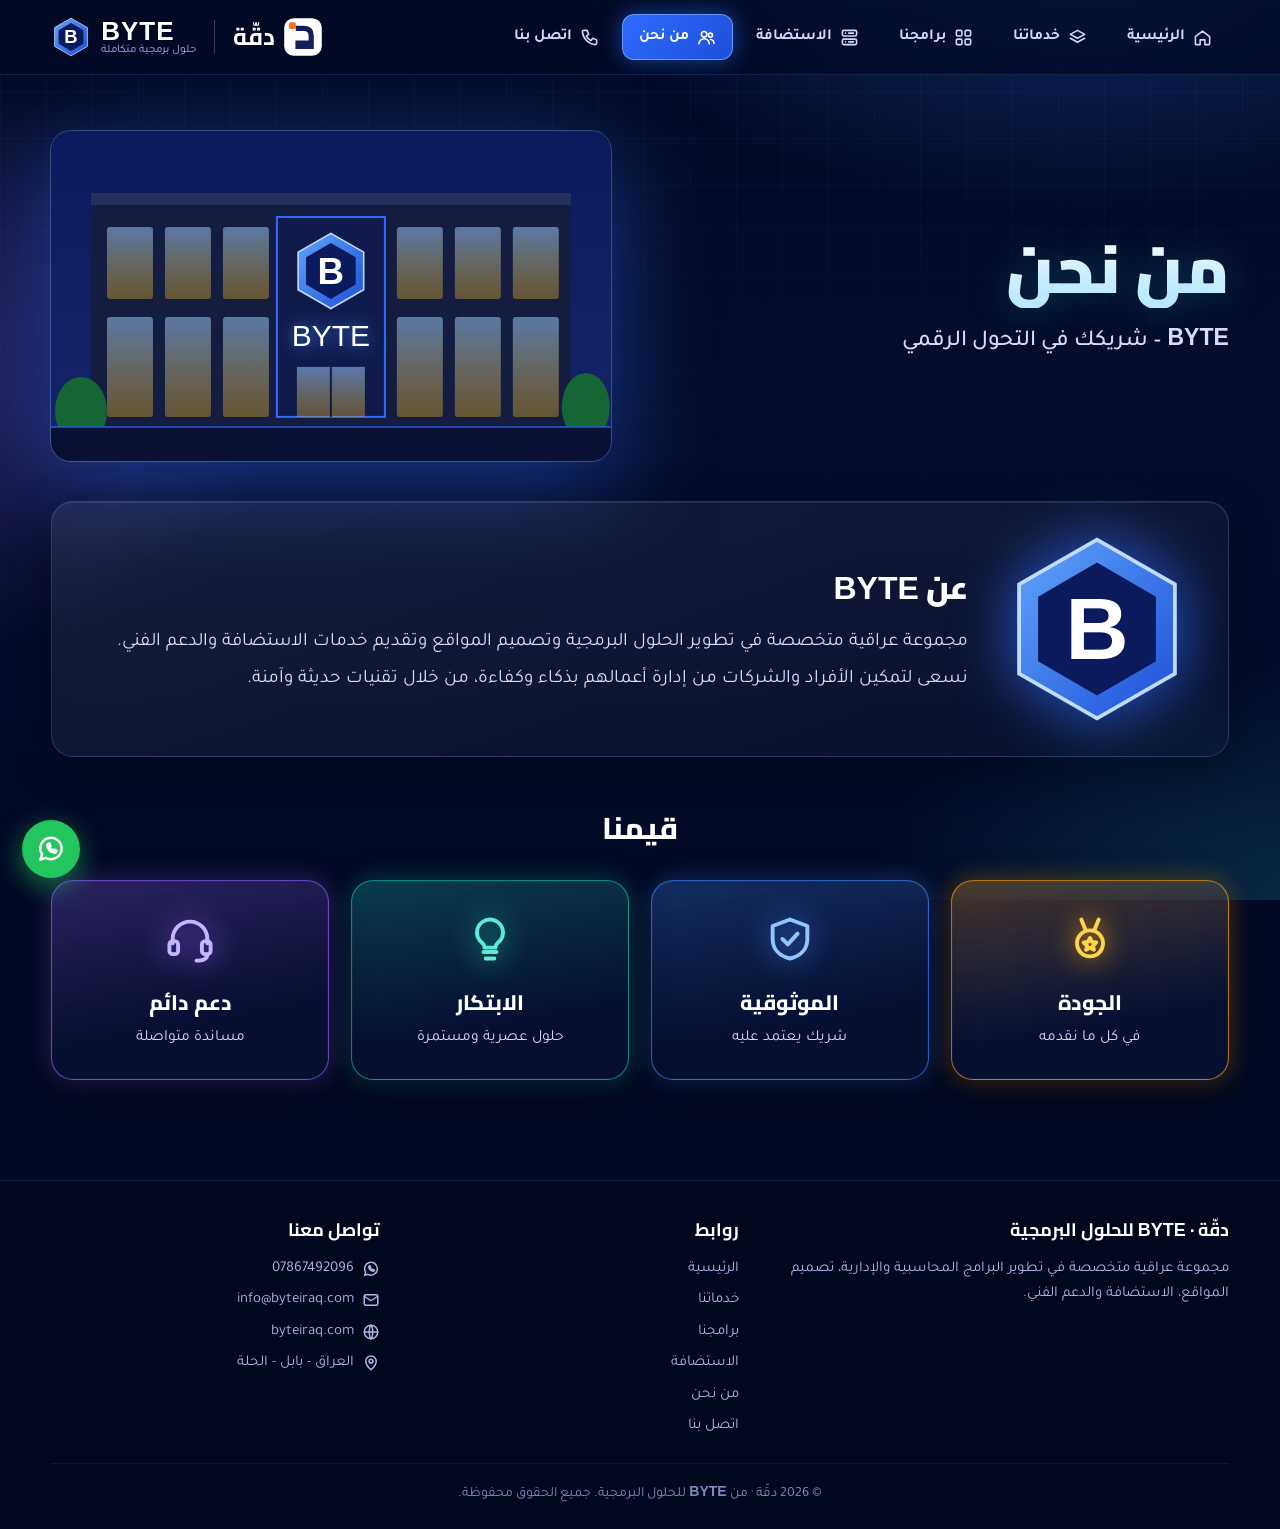
==== commit 0d7f4c28: "تصميم جديد: برامجنا، تفاصيل البرنامج، خدماتنا، الاستضافة، من نحن، اتصل بنا" ====
--- a/about.html
+++ b/about.html
@@ -1,77 +1,171 @@
 <!DOCTYPE html>
 <html lang="ar" dir="rtl">
 <head>
-<meta charset="utf-8">
-<meta name="viewport" content="width=device-width, initial-scale=1, viewport-fit=cover">
-<title>من نحن | بايت</title>
-<meta name="description" content="تعرف على شركة بايت للحلول البرمجية في الحلة - بابل.">
+<meta charset="UTF-8">
+<meta name="viewport" content="width=device-width, initial-scale=1.0">
+<title>من نحن | دقّة · BYTE للحلول البرمجية</title>
 <link rel="preconnect" href="https://fonts.googleapis.com">
-<link rel="stylesheet" href="https://fonts.googleapis.com/css2?family=Cairo:wght@400;600;700;800;900&family=Tajawal:wght@400;500;700&display=swap">
-<link rel="stylesheet" href="style.css">
-<style>body{margin:0}img{max-width:100%}[hidden]{display:none!important}</style>
+<link rel="preconnect" href="https://fonts.gstatic.com" crossorigin>
+<link href="https://fonts.googleapis.com/css2?family=Cairo:wght@600;700;800;900&family=Tajawal:wght@400;500;700;800&display=swap" rel="stylesheet">
+<style>
+*{box-sizing:border-box;margin:0;padding:0}
+html{scroll-behavior:smooth}
+body{font-family:'Tajawal','Cairo',system-ui,sans-serif;background:#030a24;color:#e6ecff;min-height:100vh;overflow-x:hidden;line-height:1.7}
+a{color:inherit;text-decoration:none}
+button,input,textarea{font-family:inherit}
+.bg{position:fixed;inset:0;z-index:-1;background:
+ radial-gradient(900px 500px at 85% -10%,rgba(47,107,255,.35),transparent 60%),
+ radial-gradient(700px 500px at -10% 40%,rgba(139,92,246,.28),transparent 60%),
+ radial-gradient(700px 400px at 100% 100%,rgba(34,211,238,.15),transparent 60%),
+ linear-gradient(180deg,#030a24,#050d2e 50%,#030a24)}
+.bg:after{content:"";position:absolute;inset:0;background-image:linear-gradient(rgba(120,160,255,.05) 1px,transparent 1px),linear-gradient(90deg,rgba(120,160,255,.05) 1px,transparent 1px);background-size:46px 46px;mask-image:linear-gradient(180deg,#000,transparent 70%)}
+.wrap{width:min(1240px,92%);margin-inline:auto}
+/* header */
+.top{position:sticky;top:0;z-index:50;padding:14px 0;background:rgba(3,10,36,.72);backdrop-filter:blur(14px);border-bottom:1px solid rgba(120,160,255,.14)}
+.nav{display:flex;align-items:center;justify-content:space-between;gap:20px}
+.menu{display:flex;gap:6px;list-style:none;flex-wrap:wrap}
+.menu a{display:flex;align-items:center;gap:8px;padding:9px 16px;border-radius:12px;font-weight:700;font-size:15.5px;color:#cfd8ff;transition:.25s;border:1px solid transparent}
+.menu a:hover{background:rgba(47,107,255,.14);color:#fff}
+.menu a.active{background:linear-gradient(135deg,#2f6bff,#1d4ed8);color:#fff;border-color:rgba(147,197,253,.6);box-shadow:0 0 22px rgba(47,107,255,.55)}
+.brand{display:flex;align-items:center;gap:18px}
+.dq2{display:flex;align-items:center;gap:8px;font-family:'Cairo';font-weight:900;font-size:24px;color:#fff}
+.dq2 svg,.bx svg{width:40px;height:40px}
+.bx{display:flex;align-items:center;gap:10px}
+.bx .t{display:flex;flex-direction:column;line-height:1.1;text-align:left}
+.bx b{font-family:'Arial Black',Arial,sans-serif;font-size:26px;letter-spacing:1px;color:#fff}
+.bx small{font-size:11.5px;color:#9fb3ff}
+.sep{width:1px;height:34px;background:rgba(160,180,255,.3)}
+.burger{display:none;background:none;border:1px solid rgba(160,180,255,.3);color:#fff;border-radius:10px;padding:7px;cursor:pointer}
+/* hero */
+.hero{padding:56px 0 30px}
+.hero-in{display:grid;grid-template-columns:1.05fr 1fr;align-items:center;gap:30px}
+.hero h1{font-family:'Cairo';font-weight:900;font-size:clamp(40px,5.4vw,66px);line-height:1.15;background:linear-gradient(180deg,#fff,#bfe9ff);-webkit-background-clip:text;background-clip:text;color:transparent;text-shadow:0 0 40px rgba(34,211,238,.25)}
+.hero .sub{font-size:clamp(18px,2vw,23px);color:#d5ddff;margin-top:10px;font-weight:500}
+.hero .art{display:flex;justify-content:center;filter:drop-shadow(0 20px 50px rgba(47,107,255,.45))}
+.hero .art svg{width:100%;max-width:520px;height:auto}
+.float{animation:fl 6s ease-in-out infinite}
+@keyframes fl{50%{transform:translateY(-12px)}}
+.checks{list-style:none;margin-top:22px;display:grid;gap:10px}
+.checks li{display:flex;align-items:center;gap:10px;font-size:18px;font-weight:600}
+.checks svg{color:#22d3ee;flex:none}
+/* glass cards */
+.glass{background:linear-gradient(160deg,rgba(255,255,255,.07),rgba(255,255,255,.02));border:1px solid rgba(140,170,255,.22);border-radius:22px;backdrop-filter:blur(10px);box-shadow:0 10px 40px rgba(0,0,0,.35),inset 0 1px 0 rgba(255,255,255,.08)}
+.sec{padding:30px 0 60px}
+.sec-t{display:flex;align-items:center;justify-content:center;gap:10px;font-family:'Cairo';font-weight:800;font-size:30px;margin-bottom:26px;color:#fff}
+.sec-t svg{color:#22d3ee}
+.btn{display:inline-flex;align-items:center;justify-content:center;gap:9px;padding:12px 26px;border-radius:12px;font-weight:800;font-size:16px;border:0;cursor:pointer;transition:.25s;color:#fff;background:linear-gradient(135deg,#2f6bff,#22d3ee);box-shadow:0 8px 26px rgba(47,107,255,.45)}
+.btn:hover{transform:translateY(-2px);box-shadow:0 12px 34px rgba(47,107,255,.6)}
+.btn.green{background:linear-gradient(135deg,#16a34a,#22c55e);box-shadow:0 8px 26px rgba(34,197,94,.4)}
+.btn.ghost{background:rgba(255,255,255,.06);border:1px solid rgba(160,190,255,.35);box-shadow:none}
+/* themed cards */
+.tc{--c1:#3b82f6;--c2:#93c5fd;position:relative;border-radius:22px;padding:26px 20px 22px;text-align:center;display:flex;flex-direction:column;align-items:center;gap:8px;
+ background:linear-gradient(170deg,color-mix(in srgb,var(--c1) 30%,transparent),rgba(8,16,52,.85) 70%);border:1.5px solid color-mix(in srgb,var(--c1) 70%,transparent);
+ box-shadow:0 0 0 1px rgba(255,255,255,.03) inset,0 14px 40px rgba(0,0,0,.4),0 0 26px color-mix(in srgb,var(--c1) 35%,transparent);transition:.3s}
+.tc:hover{transform:translateY(-6px);box-shadow:0 18px 50px rgba(0,0,0,.45),0 0 40px color-mix(in srgb,var(--c1) 60%,transparent)}
+.tc .ico{color:var(--c2);filter:drop-shadow(0 0 14px var(--c1));margin-bottom:4px}
+.tc h3{font-family:'Cairo';font-weight:800;font-size:21px;color:#fff;line-height:1.35}
+.tc p{color:#d3dbff;font-size:15.5px}
+.tc .b{margin-top:auto;padding:9px 20px;border-radius:10px;font-weight:800;font-size:14.5px;color:#fff;background:linear-gradient(135deg,var(--c1),color-mix(in srgb,var(--c1) 55%,#000));box-shadow:0 6px 20px color-mix(in srgb,var(--c1) 45%,transparent)}
+.tag{position:absolute;top:14px;left:14px;font-size:12px;font-weight:800;padding:3px 10px;border-radius:20px;background:var(--c1);color:#fff}
+.g3{display:grid;grid-template-columns:repeat(3,1fr);gap:22px}
+.g4{display:grid;grid-template-columns:repeat(4,1fr);gap:22px}
+/* footer */
+footer{margin-top:40px;border-top:1px solid rgba(120,160,255,.14);background:rgba(2,8,28,.7);padding:34px 0 22px}
+.f-in{display:grid;grid-template-columns:1.4fr 1fr 1fr;gap:30px}
+footer h4{font-family:'Cairo';font-size:18px;margin-bottom:10px;color:#fff}
+footer p,footer li{color:#aab8e8;font-size:15px}
+footer ul{list-style:none;display:grid;gap:6px}
+footer a:hover{color:#22d3ee}
+.f-c li{display:flex;align-items:center;gap:8px}
+.copy{text-align:center;color:#7d8cc0;font-size:14px;margin-top:24px;padding-top:16px;border-top:1px solid rgba(120,160,255,.1)}
+.copy b{font-family:Arial,sans-serif}
+.wa-fab{position:fixed;bottom:22px;left:22px;z-index:60;width:58px;height:58px;border-radius:50%;display:grid;place-items:center;background:#22c55e;color:#fff;box-shadow:0 8px 26px rgba(34,197,94,.55);animation:pulse 2.4s infinite}
+@keyframes pulse{0%{box-shadow:0 0 0 0 rgba(34,197,94,.55)}70%{box-shadow:0 0 0 16px rgba(34,197,94,0)}100%{box-shadow:0 0 0 0 rgba(34,197,94,0)}}
+.reveal{opacity:0;transform:translateY(24px);transition:.7s cubic-bezier(.2,.7,.2,1)}
+.reveal.on{opacity:1;transform:none}
+@media (max-width:1000px){
+ .menu{display:none;position:absolute;top:100%;right:4%;left:4%;flex-direction:column;background:#071340;border:1px solid rgba(120,160,255,.25);border-radius:16px;padding:10px}
+ .menu.open{display:flex}
+ .burger{display:block}
+ .hero-in{grid-template-columns:1fr;text-align:center}
+ .checks{justify-items:center}
+ .g4{grid-template-columns:repeat(2,1fr)}
+ .g3{grid-template-columns:repeat(2,1fr)}
+ .f-in{grid-template-columns:1fr}
+ .bx small{display:none}
+}
+@media (max-width:600px){.g4,.g3{grid-template-columns:1fr}.dq2 b{display:none}}
+
+.hero .art svg{max-width:560px;border-radius:20px;box-shadow:0 0 0 1px rgba(147,197,253,.3)}
+.hero .sub b{font-family:Arial,sans-serif}
+.ab{display:grid;grid-template-columns:auto 1fr;gap:34px;align-items:center;padding:32px 36px;margin-bottom:46px}
+.ab .lg{width:190px;height:190px;filter:drop-shadow(0 0 30px rgba(47,107,255,.8))}
+.ab h2{font-family:'Cairo';font-weight:900;font-size:32px;color:#fff;margin-bottom:8px}
+.ab h2 b{font-family:Arial,sans-serif}
+.ab p{font-size:19px;color:#d5ddff;line-height:1.95}
+.tc{min-height:200px;justify-content:center}
+@media (max-width:800px){.ab{grid-template-columns:1fr;text-align:center;justify-items:center}}
+</style>
 </head>
 <body>
-<svg width="0" height="0" style="position:absolute" aria-hidden="true">
-  <defs>
-    <linearGradient id="gB" x1="0" y1="0" x2="1" y2="1"><stop offset="0" stop-color="#3b82f6"/><stop offset="1" stop-color="#22d3ee"/></linearGradient>
-    <symbol id="logoB" viewBox="0 0 64 64"><path d="M10 8h24c10 0 17 6 17 14 0 5-3 9-7 11 6 2 10 7 10 13 0 9-8 16-19 16H10z" fill="url(#gB)"/><path d="M22 18h10c4 0 6 2 6 5s-2 5-6 5H22zM22 36h12c4 0 7 2 7 6s-3 6-7 6H22z" fill="#050d2e"/><path d="M4 50c14 4 34 2 52-14-6 16-26 26-52 14z" fill="#fff" opacity=".9"/></symbol>
-    <symbol id="i-check" viewBox="0 0 24 24"><path d="M5 12.5l4.5 4.5L19 7.5" fill="none" stroke="currentColor" stroke-width="2.6" stroke-linecap="round" stroke-linejoin="round"/></symbol>
-  </defs>
-</svg>
-
-<header class="top">
-  <div class="wrap nav">
-    <a href="index.html" class="logo" aria-label="بايت للحلول البرمجية"><svg width="52" height="52"><use href="#logoB"/></svg><span class="logo-txt"><b>بايت</b><i>Byte</i><small>للحلول البرمجية</small></span></a>
-    <ul class="menu" id="menu">
-      <li><a href="index.html"><svg width="18" height="18" viewBox="0 0 24 24" fill="none" stroke="currentColor" stroke-width="2"><path d="M3 11l9-7 9 7v9a1 1 0 0 1-1 1h-5v-6H9v6H4a1 1 0 0 1-1-1z"/></svg>الرئيسية</a></li>
-      <li><a href="programs.html"><svg width="18" height="18" viewBox="0 0 24 24" fill="none" stroke="currentColor" stroke-width="2"><rect x="3" y="3" width="7" height="7" rx="1.5"/><rect x="14" y="3" width="7" height="7" rx="1.5"/><rect x="3" y="14" width="7" height="7" rx="1.5"/><rect x="14" y="14" width="7" height="7" rx="1.5"/></svg>البرامج</a></li>
-      <li><a href="services.html">الخدمات</a></li>
-      <li><a href="pricing.html">الأسعار</a></li>
-      <li><a href="support.html">الدعم الفني</a></li>
-      <li><a href="about.html" class="active" aria-current="page">من نحن</a></li>
-      <li><a href="contact.html">تواصل معنا</a></li>
-    </ul>
-    <div style="display:flex;gap:10px;align-items:center">
-      <a href="contact.html" class="btn btn-blue quote"><svg width="18" height="18" viewBox="0 0 24 24" fill="none" stroke="currentColor" stroke-width="2"><path d="M22 2L11 13M22 2l-7 20-4-9-9-4z"/></svg>طلب عرض سعر</a>
-      <button class="burger" id="burger" aria-label="القائمة" aria-expanded="false"><svg width="24" height="24" viewBox="0 0 24 24" fill="none" stroke="currentColor" stroke-width="2.2" stroke-linecap="round"><path d="M4 7h16M4 12h16M4 17h16"/></svg></button>
-    </div>
-  </div>
-</header>
-
+<div class="bg"></div>
+<svg width="0" height="0" style="position:absolute"><defs>
+<symbol id="dqIco" viewBox="0 0 100 100"><rect x="3" y="3" width="94" height="94" rx="24" fill="#fff"/><rect x="15" y="13" width="17" height="17" rx="4" fill="#f97316"/><path d="M32 22H52Q77 22 77 47V80H31V59H64V47Q64 35 52 35H32Z" fill="#14205e"/></symbol>
+<symbol id="hexB" viewBox="0 0 100 100"><defs><linearGradient id="hxg" x1="0" y1="0" x2="1" y2="1"><stop offset="0" stop-color="#60a5fa"/><stop offset="1" stop-color="#1d4ed8"/></linearGradient></defs><polygon points="50,3 91,26.5 91,73.5 50,97 9,73.5 9,26.5" fill="url(#hxg)" stroke="#bfdbfe" stroke-width="2"/><polygon points="50,15 81,33 81,67 50,85 19,67 19,33" fill="#0b1a5c"/><text x="50" y="66" text-anchor="middle" font-family="Arial Black,Arial,sans-serif" font-weight="900" font-size="46" fill="#fff">B</text></symbol>
+</defs></svg>
+<header class="top"><div class="wrap nav">
+<ul class="menu" id="menu"><li><a href="index.html"><svg width="19" height="19" viewBox="0 0 24 24" fill="none" stroke="currentColor" stroke-width="2" stroke-linecap="round" stroke-linejoin="round"><path d="M3 11l9-7 9 7v9a1 1 0 0 1-1 1h-5v-6H9v6H4a1 1 0 0 1-1-1z"/></svg>الرئيسية</a></li><li><a href="services.html"><svg width="19" height="19" viewBox="0 0 24 24" fill="none" stroke="currentColor" stroke-width="2" stroke-linecap="round" stroke-linejoin="round"><path d="M12 3l9 5-9 5-9-5z"/><path d="M3 13l9 5 9-5"/></svg>خدماتنا</a></li><li><a href="programs.html"><svg width="19" height="19" viewBox="0 0 24 24" fill="none" stroke="currentColor" stroke-width="2" stroke-linecap="round" stroke-linejoin="round"><rect x="3" y="3" width="7" height="7" rx="1.5"/><rect x="14" y="3" width="7" height="7" rx="1.5"/><rect x="3" y="14" width="7" height="7" rx="1.5"/><rect x="14" y="14" width="7" height="7" rx="1.5"/></svg>برامجنا</a></li><li><a href="hosting.html"><svg width="19" height="19" viewBox="0 0 24 24" fill="none" stroke="currentColor" stroke-width="2" stroke-linecap="round" stroke-linejoin="round"><rect x="3" y="3" width="18" height="7" rx="2"/><rect x="3" y="14" width="18" height="7" rx="2"/><path d="M7 6.5h.01M7 17.5h.01M11 6.5h6M11 17.5h6"/></svg>الاستضافة</a></li><li><a href="about.html" class=active><svg width="19" height="19" viewBox="0 0 24 24" fill="none" stroke="currentColor" stroke-width="2" stroke-linecap="round" stroke-linejoin="round"><circle cx="9" cy="8" r="3.5"/><path d="M2.5 20a6.5 6.5 0 0 1 13 0"/><circle cx="17" cy="9" r="2.5"/><path d="M17 14.5a5 5 0 0 1 4.5 5"/></svg>من نحن</a></li><li><a href="contact.html"><svg width="19" height="19" viewBox="0 0 24 24" fill="none" stroke="currentColor" stroke-width="2" stroke-linecap="round" stroke-linejoin="round"><path d="M5 3h4l2 5-3 2a12 12 0 0 0 6 6l2-3 5 2v4a2 2 0 0 1-2 2A18 18 0 0 1 3 5a2 2 0 0 1 2-2z"/></svg>اتصل بنا</a></li></ul>
+<button class="burger" id="burger" aria-label="القائمة"><svg width="24" height="24" viewBox="0 0 24 24" fill="none" stroke="currentColor" stroke-width="2" stroke-linecap="round" stroke-linejoin="round"><rect x="3" y="3" width="7" height="7" rx="1.5"/><rect x="14" y="3" width="7" height="7" rx="1.5"/><rect x="3" y="14" width="7" height="7" rx="1.5"/><rect x="14" y="14" width="7" height="7" rx="1.5"/></svg></button>
+<div class="brand">
+ <a href="index.html" class="dq2" aria-label="دقّة"><svg><use href="#dqIco"/></svg><b>دقّة</b></a>
+ <span class="sep"></span>
+ <a href="index.html" class="bx" aria-label="BYTE"><span class="t"><b>BYTE</b><small>حلول برمجية متكاملة</small></span><svg><use href="#hexB"/></svg></a>
+</div></div></header>
 <main>
-<div class="page-hero"><div class="wrap">
-  <div class="crumbs"><a href="index.html">الرئيسية</a> / من نحن</div>
-  <h1>من نحن</h1><p>شركة برمجيات عراقية تصنع أنظمة بسيطة وقوية لأصحاب الأعمال.</p>
-</div></div><section><div class="wrap">
-<div class="box" style="max-width:900px;margin-inline:auto">
-  <h3>قصتنا</h3>
-  <p>بايت شركة عراقية من مدينة الحلة، نطوّر أنظمة محاسبة وإدارة تعمل باللغة العربية وتناسب السوق المحلي: المحلات والأسواق، المطاعم، المدارس، العيادات، ومكاتب البيع بالتقسيط.</p>
-  <p>برامجنا تعمل على ويندوز وأندرويد، وتشتغل بدون إنترنت، ويمكن ربط عدة أجهزة على شبكة واحدة.</p>
-  <div class="stats">
-    <div><b>7 أنظمة</b><span>جاهزة للعمل</span></div>
-    <div><b>ويندوز وأندرويد</b><span>نسخ لكل جهاز</span></div>
-    <div><b>7 أيام</b><span>تجربة مجانية</span></div>
-  </div>
-</div></div></section>
-<section style="padding-top:0"><div class="wrap"><div class="sec-head"><h2>ليش تختار بايت</h2></div><div class="cards"><div class="svc"><span class="ic"><svg width="26" height="26" viewBox="0 0 24 24" fill="none" stroke="currentColor" stroke-width="2" stroke-linecap="round"><path d="M4 6h16M4 12h10M4 18h7"/></svg></span><h3>برامج عربية بالكامل</h3><p>الواجهة والتقارير والطباعة كلها باللغة العربية وبتنسيق يناسب السوق العراقي.</p></div><div class="svc"><span class="ic"><svg width="26" height="26" viewBox="0 0 24 24" fill="none" stroke="currentColor" stroke-width="2" stroke-linecap="round"><path d="M7 18a5 5 0 0 1-.6-9.96A6 6 0 0 1 18 9a4.5 4.5 0 0 1-.5 9z"/></svg></span><h3>تعمل بدون إنترنت</h3><p>بياناتك على جهازك، وشغلك ما يتوقف إذا انقطع النت.</p></div><div class="svc"><span class="ic"><svg width="26" height="26" viewBox="0 0 24 24" fill="none" stroke="currentColor" stroke-width="2" stroke-linecap="round"><path d="M12 22s7-6.2 7-12a7 7 0 0 0-14 0c0 5.8 7 12 7 12z"/><circle cx="12" cy="10" r="2.5"/></svg></span><h3>دعم قريب منك</h3><p>فريقنا بالحلة، نوصل لك بسرعة ونتابعك بعد البيع.</p></div></div></div></section>
+<section class="hero"><div class="wrap hero-in">
+<div class="reveal"><h1>من نحن</h1><p class="sub"><b>BYTE</b> – شريكك في التحول الرقمي</p></div>
+<div class="art reveal"><svg viewBox="0 0 560 330">
+<defs><linearGradient id="sky" x1="0" y1="0" x2="0" y2="1"><stop offset="0" stop-color="#0b1a5c"/><stop offset="1" stop-color="#16246b"/></linearGradient>
+<linearGradient id="win" x1="0" y1="0" x2="0" y2="1"><stop offset="0" stop-color="#93c5fd" stop-opacity=".55"/><stop offset="1" stop-color="#fbbf24" stop-opacity=".35"/></linearGradient></defs>
+<rect width="560" height="330" rx="20" fill="url(#sky)"/>
+<rect x="40" y="70" width="480" height="230" fill="#141c3f"/>
+<rect x="40" y="62" width="480" height="12" fill="#26305c"/>
+<rect x="56" y="96" width="46" height="72" rx="3" fill="url(#win)"/><rect x="114" y="96" width="46" height="72" rx="3" fill="url(#win)"/><rect x="172" y="96" width="46" height="72" rx="3" fill="url(#win)"/><rect x="346" y="96" width="46" height="72" rx="3" fill="url(#win)"/><rect x="404" y="96" width="46" height="72" rx="3" fill="url(#win)"/><rect x="462" y="96" width="46" height="72" rx="3" fill="url(#win)"/><rect x="56" y="186" width="46" height="100" rx="3" fill="url(#win)"/><rect x="114" y="186" width="46" height="100" rx="3" fill="url(#win)"/><rect x="172" y="186" width="46" height="100" rx="3" fill="url(#win)"/><rect x="346" y="186" width="46" height="100" rx="3" fill="url(#win)"/><rect x="404" y="186" width="46" height="100" rx="3" fill="url(#win)"/><rect x="462" y="186" width="46" height="100" rx="3" fill="url(#win)"/>
+<rect x="226" y="86" width="108" height="200" fill="#0f1a4a" stroke="#2f6bff" stroke-width="2"/>
+<g transform="translate(240 100) scale(.8)"><use href="#hexB" width="100" height="100"/></g>
+<text x="280" y="215" text-anchor="middle" font-family="Arial Black,Arial" font-size="30" fill="#fff" style="filter:drop-shadow(0 0 8px #3b82f6)">BYTE</text>
+<rect x="246" y="236" width="68" height="50" fill="url(#win)"/><path d="M280 236v50" stroke="#141c3f" stroke-width="2"/>
+<g fill="#166534"><ellipse cx="30" cy="280" rx="26" ry="34"/><ellipse cx="535" cy="276" rx="24" ry="34"/></g>
+<rect x="0" y="296" width="560" height="34" fill="#0a1033"/>
+<path d="M0 296h560" stroke="#2f6bff" stroke-width="2" opacity=".6"/>
+</svg></div>
+</div></section><section class="sec" style="padding-top:10px"><div class="wrap">
+<div class="glass ab reveal"><svg class="lg"><use href="#hexB"/></svg>
+<div><h2>عن <b>BYTE</b></h2><p>مجموعة عراقية متخصصة في تطوير الحلول البرمجية وتصميم المواقع وتقديم خدمات الاستضافة والدعم الفني. نسعى لتمكين الأفراد والشركات من إدارة أعمالهم بذكاء وكفاءة، من خلال تقنيات حديثة وآمنة.</p></div></div>
+<h2 class="sec-t reveal">قيمنا</h2>
+<div class="g4"><div class="tc reveal" style="--c1:#f59e0b;--c2:#fcd34d"><span class="ico"><svg width="52" height="52" viewBox="0 0 24 24" fill="none" stroke="currentColor" stroke-width="1.8" stroke-linecap="round" stroke-linejoin="round"><circle cx="12" cy="14" r="6"/><path d="M8 3l2 5M16 3l-2 5M12 11.5l.9 1.8 2 .3-1.5 1.4.4 2-1.8-1-1.8 1 .4-2-1.5-1.4 2-.3z"/></svg></span><h3>الجودة</h3><p>في كل ما نقدمه</p></div><div class="tc reveal" style="--c1:#3b82f6;--c2:#93c5fd"><span class="ico"><svg width="52" height="52" viewBox="0 0 24 24" fill="none" stroke="currentColor" stroke-width="1.8" stroke-linecap="round" stroke-linejoin="round"><path d="M12 3l8 3v6c0 5-3.5 8-8 9-4.5-1-8-4-8-9V6z"/><path d="M8.5 12l2.5 2.5 4.5-5"/></svg></span><h3>الموثوقية</h3><p>شريك يعتمد عليه</p></div><div class="tc reveal" style="--c1:#14b8a6;--c2:#5eead4"><span class="ico"><svg width="52" height="52" viewBox="0 0 24 24" fill="none" stroke="currentColor" stroke-width="1.8" stroke-linecap="round" stroke-linejoin="round"><path d="M9 18h6M10 21h4"/><path d="M12 3a6 6 0 0 0-3.5 10.9c.6.5 1 1.2 1 2.1h5c0-.9.4-1.6 1-2.1A6 6 0 0 0 12 3z"/></svg></span><h3>الابتكار</h3><p>حلول عصرية ومستمرة</p></div><div class="tc reveal" style="--c1:#8b5cf6;--c2:#c4b5fd"><span class="ico"><svg width="52" height="52" viewBox="0 0 24 24" fill="none" stroke="currentColor" stroke-width="1.8" stroke-linecap="round" stroke-linejoin="round"><path d="M4 14v-2a8 8 0 0 1 16 0v2"/><rect x="2.5" y="13" width="4" height="6" rx="1.5"/><rect x="17.5" y="13" width="4" height="6" rx="1.5"/><path d="M20 19c0 2-2 3-5 3"/></svg></span><h3>دعم دائم</h3><p>مساندة متواصلة</p></div></div></div></section>
 </main>
-
-<footer>
-  <div class="wrap">
-    <div class="foot">
-      <a href="index.html" class="logo"><svg width="52" height="52"><use href="#logoB"/></svg><span class="logo-txt"><b>بايت</b><i>Byte</i><small>للحلول البرمجية</small></span></a>
-      <div class="item"><svg width="24" height="24" viewBox="0 0 24 24" fill="none" stroke="currentColor" stroke-width="2"><path d="M22 16.9v3a2 2 0 0 1-2.2 2 19.8 19.8 0 0 1-8.6-3.1 19.5 19.5 0 0 1-6-6A19.8 19.8 0 0 1 2.1 4.2 2 2 0 0 1 4.1 2h3a2 2 0 0 1 2 1.7c.1.9.4 1.8.7 2.7a2 2 0 0 1-.5 2.1L8 9.8a16 16 0 0 0 6 6l1.3-1.3a2 2 0 0 1 2.1-.4c.9.3 1.8.6 2.7.7a2 2 0 0 1 1.7 2z"/></svg><span class="num">07867492096</span></div>
-      <div class="item"><svg width="24" height="24" viewBox="0 0 24 24" fill="none" stroke="currentColor" stroke-width="2"><path d="M12 22s7-6.2 7-12a7 7 0 0 0-14 0c0 5.8 7 12 7 12z"/><circle cx="12" cy="10" r="2.5"/></svg>العراق - بابل - الحلة</div>
-      <div class="socials">
-        <a href="https://facebook.com" target="_blank" rel="noopener" aria-label="فيسبوك" style="background:#1877f2"><svg width="20" height="20" viewBox="0 0 24 24" fill="currentColor"><path d="M14 8h3V4h-3c-2.8 0-4 1.8-4 4.3V10H7v4h3v8h4v-8h3l1-4h-4V8.6c0-.4.2-.6.6-.6z"/></svg></a>
-        <a href="https://t.me" target="_blank" rel="noopener" aria-label="تيليجرام" style="background:#229ed9"><svg width="20" height="20" viewBox="0 0 24 24" fill="currentColor"><path d="M21.5 3.5L2.8 10.8c-1 .4-1 1.6.1 1.9l4.7 1.5 1.8 5.6c.3.8 1.2 1 1.8.4l2.6-2.4 4.9 3.6c.7.5 1.6.1 1.8-.7L23 4.8c.2-1-.6-1.7-1.5-1.3zM9.6 14.1l8.6-7.6-6.9 8.9-.3 3z"/></svg></a>
-        <a href="https://youtube.com" target="_blank" rel="noopener" aria-label="يوتيوب" style="background:#e11d2e"><svg width="20" height="20" viewBox="0 0 24 24" fill="currentColor"><path d="M23 7.5a3 3 0 0 0-2.1-2.1C19 5 12 5 12 5s-7 0-8.9.4A3 3 0 0 0 1 7.5 31 31 0 0 0 .6 12 31 31 0 0 0 1 16.5a3 3 0 0 0 2.1 2.1C5 19 12 19 12 19s7 0 8.9-.4a3 3 0 0 0 2.1-2.1 31 31 0 0 0 .4-4.5 31 31 0 0 0-.4-4.5zM9.8 15.2V8.8l5.6 3.2z"/></svg></a>
-      </div>
-    </div>
-    <nav class="fnav" aria-label="روابط سريعة"><a href="index.html">الرئيسية</a><a href="programs.html">البرامج</a><a href="services.html">الخدمات</a><a href="pricing.html">الأسعار</a><a href="support.html">الدعم الفني</a><a href="about.html">من نحن</a><a href="contact.html">تواصل معنا</a></nav>
-    <div class="copyr">© 2026 بايت للحلول البرمجية. جميع الحقوق محفوظة.</div>
-  </div>
-</footer>
-<script src="script.js"></script>
+<footer><div class="wrap">
+<div class="f-in">
+ <div><h4>دقّة · <span style="font-family:Arial">BYTE</span> للحلول البرمجية</h4>
+ <p>مجموعة عراقية متخصصة في تطوير البرامج المحاسبية والإدارية، تصميم المواقع، الاستضافة والدعم الفني.</p></div>
+ <div><h4>روابط</h4><ul><li><a href="index.html">الرئيسية</a></li><li><a href="services.html">خدماتنا</a></li><li><a href="programs.html">برامجنا</a></li><li><a href="hosting.html">الاستضافة</a></li><li><a href="about.html">من نحن</a></li><li><a href="contact.html">اتصل بنا</a></li></ul></div>
+ <div class="f-c"><h4>تواصل معنا</h4><ul>
+  <li><svg width="18" height="18" viewBox="0 0 24 24" fill="none" stroke="currentColor" stroke-width="2" stroke-linecap="round" stroke-linejoin="round"><path d="M20.5 11.6a8.5 8.5 0 0 1-12.6 7.5L3.5 20.5l1.4-4.3A8.5 8.5 0 1 1 20.5 11.6z"/><path d="M9 8.5c0 3.5 2.8 6.5 6.5 6.5l1-1.6-2-1-1 .8a5 5 0 0 1-2.7-2.7l.8-1-1-2z"/></svg><a href="https://wa.me/9647867492096">07867492096</a></li>
+  <li><svg width="18" height="18" viewBox="0 0 24 24" fill="none" stroke="currentColor" stroke-width="2" stroke-linecap="round" stroke-linejoin="round"><rect x="3" y="5" width="18" height="14" rx="2"/><path d="M3 7l9 6 9-6"/></svg><a href="mailto:info@byteiraq.com">info@byteiraq.com</a></li>
+  <li><svg width="18" height="18" viewBox="0 0 24 24" fill="none" stroke="currentColor" stroke-width="2" stroke-linecap="round" stroke-linejoin="round"><circle cx="12" cy="12" r="9"/><path d="M3 12h18M12 3c3 3.2 3 14.8 0 18M12 3c-3 3.2-3 14.8 0 18"/></svg><a href="https://byteiraq.com">byteiraq.com</a></li>
+  <li><svg width="18" height="18" viewBox="0 0 24 24" fill="none" stroke="currentColor" stroke-width="2" stroke-linecap="round" stroke-linejoin="round"><path d="M12 21s-7-6.2-7-11.5a7 7 0 0 1 14 0C19 14.8 12 21 12 21z"/><circle cx="12" cy="9.5" r="2.5"/></svg>العراق - بابل - الحلة</li></ul></div>
+</div>
+<div class="copy">© 2026 دقّة · من <b>BYTE</b> للحلول البرمجية. جميع الحقوق محفوظة.</div>
+</div></footer>
+<a class="wa-fab" href="https://wa.me/9647867492096" aria-label="واتساب"><svg width="30" height="30" viewBox="0 0 24 24" fill="none" stroke="currentColor" stroke-width="2" stroke-linecap="round" stroke-linejoin="round"><path d="M20.5 11.6a8.5 8.5 0 0 1-12.6 7.5L3.5 20.5l1.4-4.3A8.5 8.5 0 1 1 20.5 11.6z"/><path d="M9 8.5c0 3.5 2.8 6.5 6.5 6.5l1-1.6-2-1-1 .8a5 5 0 0 1-2.7-2.7l.8-1-1-2z"/></svg></a>
+<script>
+(function(){
+ var b=document.getElementById('burger'),m=document.getElementById('menu');
+ if(b)b.onclick=function(){m.classList.toggle('open')};
+ var io=new IntersectionObserver(function(es){es.forEach(function(e){if(e.isIntersecting){e.target.classList.add('on');io.unobserve(e.target)}})},{threshold:.12});
+ document.querySelectorAll('.reveal').forEach(function(el){io.observe(el)});
+})();
+</script>
 </body>
-</html>
+</html>
